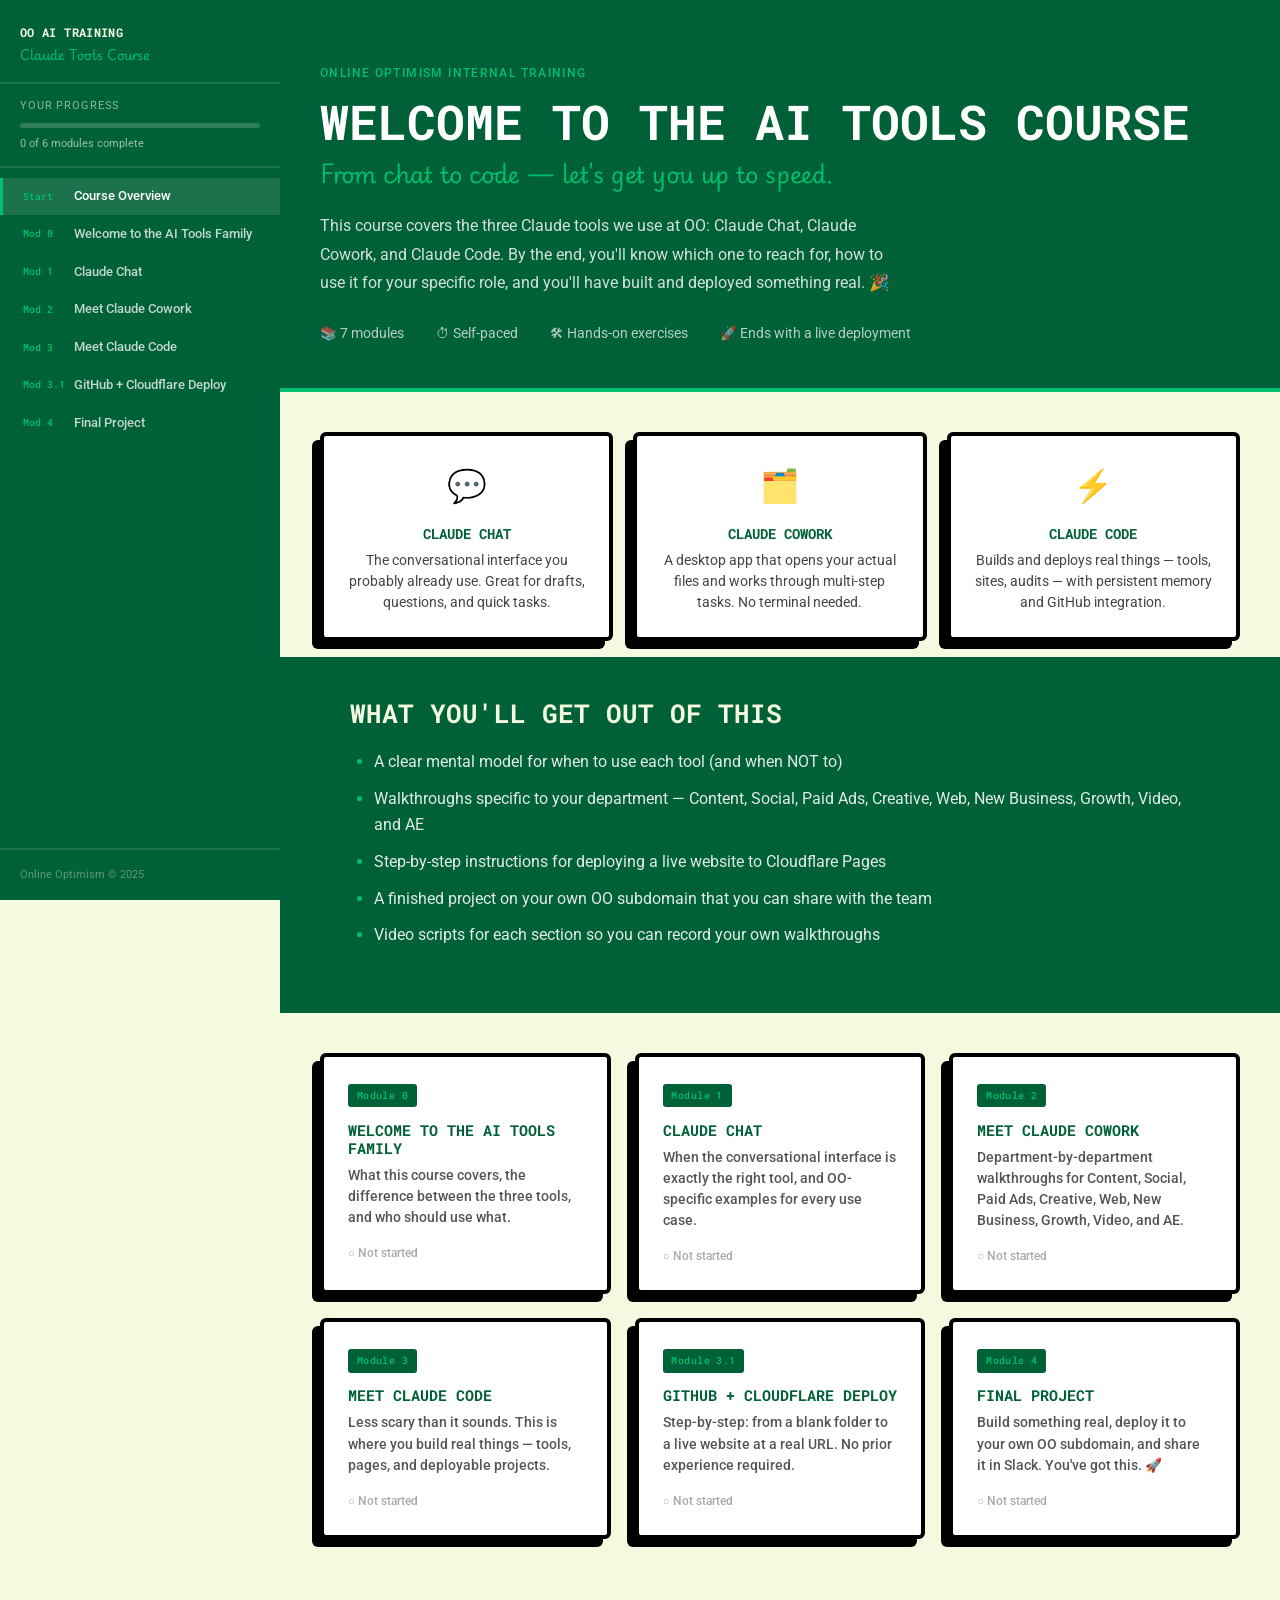
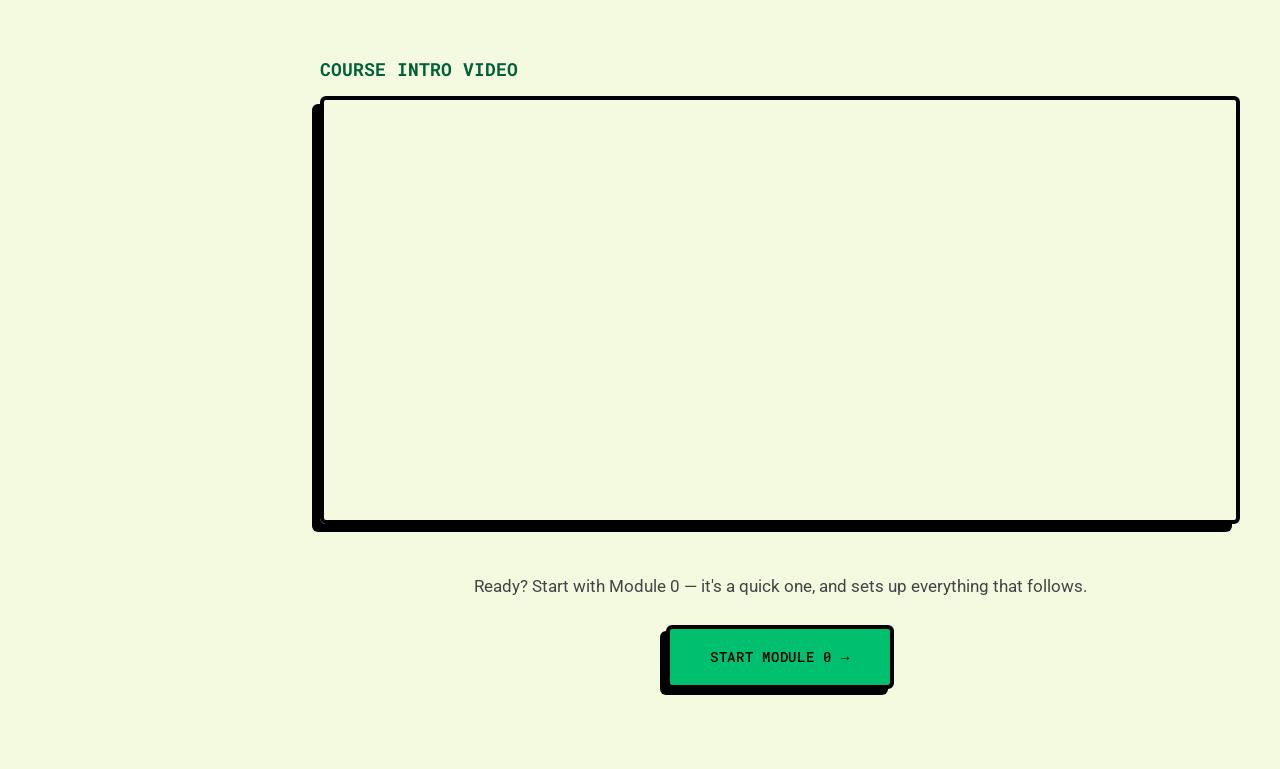
==== index.html @ 8545f6ca "Add shared design system and first three pages - styles.css: full OO brand design system (colors, fo" ====
<!DOCTYPE html>
<html lang="en">
<head>
  <meta charset="UTF-8" />
  <meta name="viewport" content="width=device-width, initial-scale=1.0" />
  <title>OO AI Training — Claude Tools Course</title>
  <meta name="description" content="Online Optimism's internal training course for Claude Chat, Claude Cowork, and Claude Code." />
  <link rel="preconnect" href="https://fonts.googleapis.com" />
  <link rel="preconnect" href="https://fonts.gstatic.com" crossorigin />
  <link href="https://fonts.googleapis.com/css2?family=Playwrite+GB+S&family=Roboto:wght@400;500&family=Roboto+Mono:wght@700&display=swap" rel="stylesheet" />
  <link rel="stylesheet" href="styles.css" />
  <style>
    .home-intro-grid {
      display: grid;
      grid-template-columns: 1fr 1fr;
      gap: 1.5rem;
      margin-bottom: 2.5rem;
    }
    @media (max-width: 600px) {
      .home-intro-grid { grid-template-columns: 1fr; }
    }
    .what-youll-get {
      background: var(--deep-green);
      color: var(--white);
      padding: 2.5rem 2.5rem 3rem;
    }
    .what-youll-get h2 { color: var(--grello); margin-bottom: 1.25rem; }
    .what-youll-get li { color: rgba(255,255,255,0.88); margin-bottom: 0.65rem; }
    .what-youll-get li::marker { color: var(--bright-green); }
    .tools-trio {
      display: grid;
      grid-template-columns: repeat(3, 1fr);
      gap: 1.25rem;
      padding: 2.5rem 2.5rem 1rem;
      max-width: 1040px;
      margin: 0 auto;
    }
    @media (max-width: 700px) {
      .tools-trio { grid-template-columns: 1fr; padding: 1.5rem 1.25rem 0.5rem; }
    }
    .tool-card {
      background: var(--white);
      border: var(--card-border);
      border-radius: var(--card-radius);
      box-shadow: var(--card-shadow);
      padding: 1.5rem;
      text-align: center;
    }
    .tool-card .tool-emoji { font-size: 2rem; display: block; margin-bottom: 0.75rem; }
    .tool-card h3 { color: var(--deep-green); font-size: 0.9rem; margin-bottom: 0.5rem; }
    .tool-card p { font-size: 0.85rem; color: #444; margin: 0; line-height: 1.55; }
    .start-btn {
      display: inline-block;
      background: var(--bright-green);
      color: var(--black);
      text-decoration: none;
      padding: 1rem 2.5rem;
      border: 4px solid var(--black);
      border-radius: var(--card-radius);
      font-family: var(--font-heading);
      font-size: 0.9rem;
      text-transform: uppercase;
      box-shadow: -6px 6px 0px var(--black);
      transition: all 0.15s ease;
      letter-spacing: 0.05em;
    }
    .start-btn:hover {
      transform: translate(-2px, -2px);
      box-shadow: -8px 8px 0px var(--black);
      color: var(--black);
    }
    .cta-section {
      padding: 3rem 2.5rem 5rem;
      text-align: center;
      max-width: 1040px;
      margin: 0 auto;
    }
    .course-meta {
      display: flex;
      gap: 2rem;
      flex-wrap: wrap;
      margin-top: 1.5rem;
      font-size: 0.85rem;
      color: rgba(255,255,255,0.7);
    }
    .course-meta span { display: flex; align-items: center; gap: 0.4rem; }
  </style>
</head>
<body>

  <button class="nav-toggle" id="nav-toggle" aria-label="Open navigation">☰</button>
  <div class="nav-overlay" id="nav-overlay"></div>

  <div class="page-wrapper">
    <nav id="main-nav" aria-label="Course navigation"></nav>

    <main class="main-content">

      <!-- Hero -->
      <div class="home-hero">
        <div class="module-eyebrow">Online Optimism Internal Training</div>
        <h1>Welcome to the AI Tools Course</h1>
        <span class="hero-accent">From chat to code — let's get you up to speed.</span>
        <p>
          This course covers the three Claude tools we use at OO: Claude Chat, Claude Cowork, and Claude Code.
          By the end, you'll know which one to reach for, how to use it for your specific role, and you'll have built
          and deployed something real. 🎉
        </p>
        <div class="course-meta">
          <span>📚 7 modules</span>
          <span>⏱ Self-paced</span>
          <span>🛠 Hands-on exercises</span>
          <span>🚀 Ends with a live deployment</span>
        </div>
      </div>

      <!-- The three tools -->
      <div class="tools-trio">
        <div class="tool-card">
          <span class="tool-emoji">💬</span>
          <h3>Claude Chat</h3>
          <p>The conversational interface you probably already use. Great for drafts, questions, and quick tasks.</p>
        </div>
        <div class="tool-card">
          <span class="tool-emoji">🗂️</span>
          <h3>Claude Cowork</h3>
          <p>A desktop app that opens your actual files and works through multi-step tasks. No terminal needed.</p>
        </div>
        <div class="tool-card">
          <span class="tool-emoji">⚡</span>
          <h3>Claude Code</h3>
          <p>Builds and deploys real things — tools, sites, audits — with persistent memory and GitHub integration.</p>
        </div>
      </div>

      <!-- What you'll get -->
      <div class="what-youll-get">
        <div style="max-width:860px;margin:0 auto;">
          <h2>What you'll get out of this</h2>
          <ul>
            <li>A clear mental model for when to use each tool (and when NOT to)</li>
            <li>Walkthroughs specific to your department — Content, Social, Paid Ads, Creative, Web, New Business, Growth, Video, and AE</li>
            <li>Step-by-step instructions for deploying a live website to Cloudflare Pages</li>
            <li>A finished project on your own OO subdomain that you can share with the team</li>
            <li>Video scripts for each section so you can record your own walkthroughs</li>
          </ul>
        </div>
      </div>

      <!-- Module Cards -->
      <div class="module-grid" id="module-grid">
        <a class="module-card" href="module-0.html">
          <div class="module-card-number">Module 0</div>
          <h3>Welcome to the AI Tools Family</h3>
          <p>What this course covers, the difference between the three tools, and who should use what.</p>
          <div class="card-status" id="status-module-0">○ Not started</div>
        </a>
        <a class="module-card" href="module-1.html">
          <div class="module-card-number">Module 1</div>
          <h3>Claude Chat</h3>
          <p>When the conversational interface is exactly the right tool, and OO-specific examples for every use case.</p>
          <div class="card-status" id="status-module-1">○ Not started</div>
        </a>
        <a class="module-card" href="module-2.html">
          <div class="module-card-number">Module 2</div>
          <h3>Meet Claude Cowork</h3>
          <p>Department-by-department walkthroughs for Content, Social, Paid Ads, Creative, Web, New Business, Growth, Video, and AE.</p>
          <div class="card-status" id="status-module-2">○ Not started</div>
        </a>
        <a class="module-card" href="module-3.html">
          <div class="module-card-number">Module 3</div>
          <h3>Meet Claude Code</h3>
          <p>Less scary than it sounds. This is where you build real things — tools, pages, and deployable projects.</p>
          <div class="card-status" id="status-module-3">○ Not started</div>
        </a>
        <a class="module-card" href="module-3-1.html">
          <div class="module-card-number">Module 3.1</div>
          <h3>GitHub + Cloudflare Deploy</h3>
          <p>Step-by-step: from a blank folder to a live website at a real URL. No prior experience required.</p>
          <div class="card-status" id="status-module-3-1">○ Not started</div>
        </a>
        <a class="module-card" href="module-4.html">
          <div class="module-card-number">Module 4</div>
          <h3>Final Project</h3>
          <p>Build something real, deploy it to your own OO subdomain, and share it in Slack. You've got this. 🚀</p>
          <div class="card-status" id="status-module-4">○ Not started</div>
        </a>
      </div>

      <!-- Intro video -->
      <div style="max-width:1040px;margin:0 auto;padding:2.5rem 2.5rem 0;">
        <h2 style="font-family:'Roboto Mono',monospace;font-weight:700;text-transform:uppercase;color:var(--deep-green);font-size:1.1rem;margin-bottom:1rem;">Course Intro Video</h2>
        <div style="border-radius:6px;overflow:hidden;border:4px solid var(--black);box-shadow:-8px 8px 0px var(--black);">
          <iframe
            src="https://drive.google.com/file/d/1ot6_Uq8hKcT6OlydPdB8QEfvobFo2TYS/preview"
            width="100%"
            height="420"
            allow="autoplay"
            allowfullscreen
            frameborder="0"
            style="display:block;"
          ></iframe>
        </div>
      </div>

      <!-- CTA -->
      <div class="cta-section">
        <p style="font-size:1.05rem;color:#444;margin-bottom:1.5rem;">
          Ready? Start with Module 0 — it's a quick one, and sets up everything that follows.
        </p>
        <a href="module-0.html" class="start-btn">Start Module 0 →</a>
      </div>

    </main>
  </div>

  <script src="nav.js"></script>
  <script src="progress.js"></script>
  <script>
    // Update module card statuses from localStorage
    var moduleIds = ['module-0', 'module-1', 'module-2', 'module-3', 'module-3-1', 'module-4'];
    moduleIds.forEach(function (id) {
      var el = document.getElementById('status-' + id);
      if (!el) return;
      try {
        if (localStorage.getItem('oo-course-' + id) === 'complete') {
          el.textContent = '✓ Complete';
          el.classList.add('done');
        }
      } catch (e) {}
    });
  </script>

</body>
</html>
---- styles.css ----
/* =============================================
   OO AI Training Course — Design System
   learncowork.onlineoptimism.com
   ============================================= */

/* Google Fonts loaded in each HTML <head> */

:root {
  --deep-green: #006037;
  --bright-green: #00bf6f;
  --grello: #f3fae0;
  --black: #000000;
  --white: #ffffff;

  --nav-width: 280px;
  --content-max: 860px;

  --font-heading: 'Roboto Mono', monospace;
  --font-body: 'Roboto', sans-serif;
  --font-accent: 'Playwrite GB S', cursive;

  --card-border: 4px solid #000000;
  --card-radius: 6px;
  --card-shadow: -8px 8px 0px #000000;
}

/* =============================================
   Reset & Base
   ============================================= */

*, *::before, *::after {
  box-sizing: border-box;
  margin: 0;
  padding: 0;
}

html {
  font-size: 16px;
  scroll-behavior: smooth;
}

body {
  font-family: var(--font-body);
  background-color: var(--grello);
  color: var(--black);
  line-height: 1.65;
  min-height: 100vh;
}

/* =============================================
   Typography
   ============================================= */

h1, h2, h3, h4, h5, h6 {
  font-family: var(--font-heading);
  font-weight: 700;
  text-transform: uppercase;
  line-height: 1.2;
}

h1 { font-size: clamp(1.6rem, 4vw, 2.4rem); }
h2 { font-size: clamp(1.25rem, 3vw, 1.65rem); }
h3 { font-size: 1.15rem; }
h4 { font-size: 0.95rem; }

p {
  font-family: var(--font-body);
  font-size: 1rem;
  line-height: 1.75;
  margin-bottom: 1rem;
}

p:last-child { margin-bottom: 0; }

.accent-text {
  font-family: var(--font-accent);
  font-size: 1.1rem;
  font-style: italic;
}

a {
  color: var(--deep-green);
  text-decoration: underline;
  font-weight: 500;
  transition: color 0.15s ease;
}

a:hover { color: var(--bright-green); }

ul, ol {
  padding-left: 1.5rem;
  margin-bottom: 1rem;
}

li {
  margin-bottom: 0.5rem;
  line-height: 1.65;
}

strong { font-weight: 700; }

code {
  font-family: var(--font-heading);
  font-size: 0.82em;
  background: var(--black);
  color: var(--grello);
  padding: 0.15em 0.45em;
  border-radius: 3px;
}

pre {
  background: var(--black);
  color: var(--grello);
  padding: 1.25rem;
  border-radius: var(--card-radius);
  overflow-x: auto;
  font-family: var(--font-heading);
  font-size: 0.82rem;
  line-height: 1.6;
  margin-bottom: 1rem;
}

/* =============================================
   Layout
   ============================================= */

.page-wrapper {
  display: flex;
  min-height: 100vh;
}

#main-nav {
  width: var(--nav-width);
  min-width: var(--nav-width);
  background-color: var(--deep-green);
  position: fixed;
  top: 0;
  left: 0;
  height: 100vh;
  overflow-y: auto;
  z-index: 100;
  display: flex;
  flex-direction: column;
  transition: transform 0.3s ease;
  scrollbar-width: thin;
  scrollbar-color: rgba(255,255,255,0.2) transparent;
}

.main-content {
  margin-left: var(--nav-width);
  flex: 1;
  min-width: 0;
}

/* =============================================
   Navigation
   ============================================= */

.nav-logo {
  padding: 1.5rem 1.25rem 1rem;
  border-bottom: 2px solid rgba(255,255,255,0.12);
  flex-shrink: 0;
}

.nav-logo a {
  text-decoration: none;
  color: var(--grello);
  display: block;
}

.nav-logo-title {
  font-family: var(--font-heading);
  font-size: 0.78rem;
  font-weight: 700;
  text-transform: uppercase;
  color: var(--grello);
  line-height: 1.3;
  display: block;
  letter-spacing: 0.03em;
}

.nav-logo-sub {
  font-family: var(--font-accent);
  font-size: 0.78rem;
  color: var(--bright-green);
  display: block;
  margin-top: 0.3rem;
}

.nav-progress {
  padding: 0.85rem 1.25rem;
  border-bottom: 2px solid rgba(255,255,255,0.12);
  flex-shrink: 0;
}

.nav-progress-label {
  font-family: var(--font-body);
  font-size: 0.68rem;
  color: rgba(255,255,255,0.55);
  text-transform: uppercase;
  letter-spacing: 0.08em;
  margin-bottom: 0.5rem;
}

.progress-bar-outer {
  background: rgba(255,255,255,0.18);
  border-radius: 100px;
  height: 5px;
  overflow: hidden;
}

.progress-bar-inner {
  background: var(--bright-green);
  height: 100%;
  border-radius: 100px;
  transition: width 0.5s ease;
}

.progress-text {
  font-size: 0.68rem;
  color: rgba(255,255,255,0.6);
  margin-top: 0.4rem;
}

.nav-modules {
  list-style: none;
  padding: 0.6rem 0;
  margin: 0;
  flex: 1;
}

.nav-modules li { margin: 0; }

.nav-modules a {
  display: flex;
  align-items: flex-start;
  padding: 0.6rem 1.25rem;
  text-decoration: none;
  color: rgba(255,255,255,0.75);
  font-family: var(--font-body);
  font-size: 0.8rem;
  line-height: 1.45;
  gap: 0.55rem;
  transition: background 0.15s ease, color 0.15s ease, border-left-color 0.15s ease;
  border-left: 3px solid transparent;
}

.nav-modules a:hover {
  background: rgba(255,255,255,0.07);
  color: var(--white);
  border-left-color: var(--bright-green);
}

.nav-modules a.active {
  background: rgba(255,255,255,0.11);
  color: var(--white);
  border-left-color: var(--bright-green);
}

.nav-module-number {
  font-family: var(--font-heading);
  font-size: 0.6rem;
  color: var(--bright-green);
  white-space: nowrap;
  padding-top: 0.15rem;
  min-width: 42px;
}

.nav-module-title { flex: 1; }

.nav-check {
  color: var(--bright-green);
  font-size: 0.85rem;
  flex-shrink: 0;
  padding-top: 0.1rem;
}

.nav-footer {
  padding: 1rem 1.25rem;
  border-top: 2px solid rgba(255,255,255,0.12);
  font-size: 0.68rem;
  color: rgba(255,255,255,0.35);
  flex-shrink: 0;
}

/* Mobile toggle */
.nav-toggle {
  display: none;
  position: fixed;
  top: 0.85rem;
  left: 0.85rem;
  z-index: 200;
  background: var(--deep-green);
  color: var(--white);
  border: 2px solid var(--black);
  padding: 0.45rem 0.7rem;
  border-radius: 4px;
  cursor: pointer;
  font-size: 1.1rem;
  box-shadow: -3px 3px 0px var(--black);
  line-height: 1;
}

.nav-overlay {
  display: none;
  position: fixed;
  inset: 0;
  background: rgba(0,0,0,0.45);
  z-index: 99;
}

/* =============================================
   Module Header
   ============================================= */

.module-header {
  background: var(--deep-green);
  color: var(--white);
  padding: 3rem 2.5rem 2.5rem;
  position: relative;
}

.module-header::after {
  content: '';
  position: absolute;
  bottom: 0;
  left: 0;
  right: 0;
  height: 4px;
  background: var(--bright-green);
}

.module-eyebrow {
  font-family: var(--font-body);
  font-size: 0.72rem;
  text-transform: uppercase;
  letter-spacing: 0.12em;
  color: var(--bright-green);
  margin-bottom: 0.6rem;
  font-weight: 500;
}

.module-header h1 {
  color: var(--white);
  margin-bottom: 0.85rem;
}

.module-header .subtitle {
  font-family: var(--font-body);
  font-size: 1rem;
  color: rgba(255,255,255,0.8);
  max-width: 600px;
  line-height: 1.65;
  text-transform: none;
  font-weight: 400;
  margin: 0;
}

/* =============================================
   Content Body
   ============================================= */

.content-body {
  max-width: var(--content-max);
  margin: 0 auto;
  padding: 2.5rem 2.5rem 5rem;
}

.section {
  margin-bottom: 3rem;
}

.section-title {
  color: var(--deep-green);
  margin-bottom: 1.25rem;
  padding-bottom: 0.5rem;
  border-bottom: 3px solid var(--bright-green);
  display: inline-block;
}

/* =============================================
   Cards
   ============================================= */

.card {
  border: var(--card-border);
  border-radius: var(--card-radius);
  box-shadow: var(--card-shadow);
  padding: 1.5rem;
  margin-bottom: 1.5rem;
}

.card-white {
  background: var(--white);
  color: var(--black);
}

.card-dark {
  background: var(--deep-green);
  color: var(--white);
  border-color: var(--black);
}

.card-dark h2,
.card-dark h3,
.card-dark h4 { color: var(--grello); }

.card-dark p { color: rgba(255,255,255,0.9); }

.card-dark a { color: var(--bright-green); }

.card-dark li { color: rgba(255,255,255,0.9); }

/* =============================================
   Video Script Box
   ============================================= */

.video-script-box {
  background: var(--grello);
  border: 4px solid var(--deep-green);
  border-radius: var(--card-radius);
  box-shadow: -8px 8px 0px var(--deep-green);
  margin-bottom: 2.5rem;
  overflow: hidden;
}

.video-script-header {
  background: var(--deep-green);
  color: var(--white);
  padding: 0.85rem 1.5rem;
  display: flex;
  align-items: center;
  justify-content: space-between;
  gap: 1rem;
  flex-wrap: wrap;
}

.video-script-header h3 {
  color: var(--white);
  font-size: 0.8rem;
  margin: 0;
}

.video-script-tag {
  background: var(--bright-green);
  color: var(--black);
  font-size: 0.62rem;
  font-family: var(--font-heading);
  font-weight: 700;
  text-transform: uppercase;
  padding: 0.2rem 0.55rem;
  border-radius: 3px;
  white-space: nowrap;
  letter-spacing: 0.05em;
}

.video-script-body {
  padding: 1.5rem;
}

.script-meta {
  font-size: 0.8rem;
  color: #555;
  margin-bottom: 1rem;
  font-style: italic;
}

.script-text {
  font-family: var(--font-body);
  font-size: 0.97rem;
  line-height: 1.85;
  white-space: pre-wrap;
  background: var(--white);
  border: 2px solid rgba(0,0,0,0.15);
  border-radius: 4px;
  padding: 1.25rem 1.5rem;
  margin-bottom: 1rem;
  color: var(--black);
}

.copy-script-btn {
  background: var(--deep-green);
  color: var(--white);
  border: 2px solid var(--black);
  border-radius: 4px;
  padding: 0.5rem 1.1rem;
  font-family: var(--font-heading);
  font-size: 0.68rem;
  text-transform: uppercase;
  cursor: pointer;
  box-shadow: -3px 3px 0px var(--black);
  transition: all 0.15s ease;
  letter-spacing: 0.04em;
}

.copy-script-btn:hover {
  background: var(--bright-green);
  color: var(--black);
}

.copy-script-btn:active {
  transform: translate(-1px, 1px);
  box-shadow: -2px 2px 0px var(--black);
}

/* =============================================
   Interactive Prompt
   ============================================= */

.interactive-prompt {
  background: var(--white);
  border: var(--card-border);
  border-radius: var(--card-radius);
  box-shadow: var(--card-shadow);
  overflow: hidden;
  margin-bottom: 2.5rem;
}

.interactive-prompt-header {
  background: var(--black);
  color: var(--white);
  padding: 0.85rem 1.5rem;
  display: flex;
  align-items: center;
  gap: 0.75rem;
}

.interactive-prompt-header h3 {
  color: var(--white);
  font-size: 0.8rem;
  margin: 0;
}

.prompt-emoji { font-size: 1.1rem; }

.interactive-prompt-body { padding: 1.5rem; }

.prompt-instructions {
  font-size: 0.95rem;
  margin-bottom: 1rem;
  color: #222;
}

.prompt-context {
  background: var(--grello);
  border-left: 4px solid var(--bright-green);
  padding: 0.85rem 1rem;
  font-size: 0.88rem;
  margin-bottom: 1.25rem;
  border-radius: 0 4px 4px 0;
  line-height: 1.65;
}

.prompt-context strong {
  display: block;
  margin-bottom: 0.25rem;
  font-family: var(--font-heading);
  font-size: 0.7rem;
  text-transform: uppercase;
  color: var(--deep-green);
}

.prompt-textarea {
  width: 100%;
  min-height: 130px;
  padding: 0.85rem;
  font-family: var(--font-body);
  font-size: 0.95rem;
  border: 2px solid #d0d0d0;
  border-radius: 4px;
  resize: vertical;
  transition: border-color 0.2s ease;
  line-height: 1.6;
  color: var(--black);
}

.prompt-textarea:focus {
  outline: none;
  border-color: var(--deep-green);
  box-shadow: 0 0 0 3px rgba(0,96,55,0.12);
}

.prompt-submit-btn {
  margin-top: 0.85rem;
  background: var(--deep-green);
  color: var(--white);
  border: 3px solid var(--black);
  border-radius: 4px;
  padding: 0.65rem 1.6rem;
  font-family: var(--font-heading);
  font-size: 0.72rem;
  text-transform: uppercase;
  cursor: pointer;
  box-shadow: -4px 4px 0px var(--black);
  transition: all 0.15s ease;
  letter-spacing: 0.04em;
}

.prompt-submit-btn:hover {
  background: var(--bright-green);
  color: var(--black);
  transform: translate(-1px, -1px);
  box-shadow: -5px 5px 0px var(--black);
}

.prompt-submit-btn:active {
  transform: translate(-1px, 1px);
  box-shadow: -2px 2px 0px var(--black);
}

.prompt-success {
  display: none;
  background: var(--grello);
  border: 2px solid var(--bright-green);
  border-radius: 4px;
  padding: 1rem 1.25rem;
  margin-top: 1rem;
  font-size: 0.92rem;
  line-height: 1.6;
}

.prompt-success.visible { display: block; }

/* =============================================
   Mark Complete
   ============================================= */

.module-complete-section {
  text-align: center;
  padding: 2.5rem 0 1rem;
  border-top: 3px solid rgba(0,96,55,0.15);
  margin-top: 1rem;
}

.btn-complete {
  background: var(--deep-green);
  color: var(--white);
  border: 4px solid var(--black);
  border-radius: var(--card-radius);
  padding: 1rem 2.5rem;
  font-family: var(--font-heading);
  font-size: 0.88rem;
  text-transform: uppercase;
  cursor: pointer;
  box-shadow: -6px 6px 0px var(--black);
  transition: all 0.15s ease;
  letter-spacing: 0.05em;
}

.btn-complete:hover:not(:disabled) {
  background: var(--bright-green);
  color: var(--black);
  transform: translate(-2px, -2px);
  box-shadow: -8px 8px 0px var(--black);
}

.btn-complete:active:not(:disabled) {
  transform: translate(-2px, 2px);
  box-shadow: -2px 2px 0px var(--black);
}

.btn-complete.completed {
  background: var(--bright-green);
  color: var(--black);
  cursor: default;
}

.complete-message {
  display: none;
  margin-top: 1rem;
  font-family: var(--font-accent);
  font-size: 1.15rem;
  color: var(--deep-green);
}

.complete-message.visible { display: block; }

.next-module-link {
  display: none;
  margin-top: 1.25rem;
}

.next-module-link.visible { display: block; }

.btn-next {
  display: inline-flex;
  align-items: center;
  gap: 0.5rem;
  background: var(--black);
  color: var(--white);
  text-decoration: none;
  padding: 0.7rem 1.5rem;
  border-radius: 4px;
  font-family: var(--font-heading);
  font-size: 0.72rem;
  text-transform: uppercase;
  transition: background 0.2s ease;
  letter-spacing: 0.04em;
}

.btn-next:hover {
  background: var(--deep-green);
  color: var(--white);
}

/* =============================================
   Home / Index Page
   ============================================= */

.home-hero {
  background: var(--deep-green);
  color: var(--white);
  padding: 4rem 2.5rem 3rem;
  position: relative;
}

.home-hero::after {
  content: '';
  position: absolute;
  bottom: 0;
  left: 0;
  right: 0;
  height: 4px;
  background: var(--bright-green);
}

.home-hero h1 {
  color: var(--white);
  font-size: clamp(1.8rem, 5vw, 3rem);
  margin-bottom: 0.3rem;
}

.hero-accent {
  font-family: var(--font-accent);
  font-size: clamp(1rem, 2.5vw, 1.4rem);
  color: var(--bright-green);
  display: block;
  margin-bottom: 1.25rem;
}

.home-hero p {
  color: rgba(255,255,255,0.82);
  max-width: 580px;
  font-size: 1.02rem;
}

.module-grid {
  display: grid;
  grid-template-columns: repeat(auto-fill, minmax(280px, 1fr));
  gap: 1.5rem;
  padding: 2.5rem 2.5rem 5rem;
  max-width: 1040px;
  margin: 0 auto;
}

.module-card {
  background: var(--white);
  border: var(--card-border);
  border-radius: var(--card-radius);
  box-shadow: var(--card-shadow);
  padding: 1.5rem;
  text-decoration: none;
  color: var(--black);
  display: block;
  transition: transform 0.15s ease, box-shadow 0.15s ease;
}

.module-card:hover {
  transform: translate(-2px, -2px);
  box-shadow: -10px 10px 0px var(--black);
  color: var(--black);
}

.module-card-number {
  font-family: var(--font-heading);
  font-size: 0.65rem;
  color: var(--bright-green);
  background: var(--deep-green);
  display: inline-block;
  padding: 0.2rem 0.55rem;
  border-radius: 3px;
  margin-bottom: 0.85rem;
  letter-spacing: 0.04em;
}

.module-card h3 {
  font-size: 0.95rem;
  color: var(--deep-green);
  margin-bottom: 0.5rem;
}

.module-card p {
  font-size: 0.85rem;
  color: #555;
  margin: 0;
  line-height: 1.55;
}

.card-status {
  margin-top: 1rem;
  font-size: 0.72rem;
  color: #aaa;
  display: flex;
  align-items: center;
  gap: 0.4rem;
}

.card-status.done { color: var(--bright-green); }

/* =============================================
   Department Tabs (Module 2)
   ============================================= */

.dept-tabs { margin-bottom: 0.5rem; }

.dept-tab-buttons {
  display: flex;
  flex-wrap: wrap;
  gap: 0.5rem;
  margin-bottom: 1.5rem;
}

.dept-tab-btn {
  background: var(--white);
  border: 2px solid var(--black);
  border-radius: 4px;
  padding: 0.4rem 0.9rem;
  font-family: var(--font-heading);
  font-size: 0.62rem;
  text-transform: uppercase;
  cursor: pointer;
  box-shadow: -3px 3px 0px var(--black);
  transition: all 0.15s ease;
  color: var(--black);
  letter-spacing: 0.03em;
}

.dept-tab-btn:hover {
  background: var(--deep-green);
  color: var(--white);
  transform: translate(-1px, -1px);
  box-shadow: -4px 4px 0px var(--black);
}

.dept-tab-btn.active {
  background: var(--deep-green);
  color: var(--white);
}

.dept-tab-panel { display: none; }
.dept-tab-panel.active { display: block; }

.dept-panel-title {
  color: var(--deep-green);
  margin-bottom: 0.5rem;
}

.dept-panel-intro {
  font-size: 0.95rem;
  margin-bottom: 1.5rem;
  color: #333;
}

/* =============================================
   Step-by-Step Instructions
   ============================================= */

.steps-list {
  list-style: none;
  padding: 0;
}

.step-item {
  display: flex;
  gap: 1.25rem;
  margin-bottom: 1.75rem;
  padding-bottom: 1.75rem;
  border-bottom: 2px dashed rgba(0,96,55,0.18);
}

.step-item:last-child {
  border-bottom: none;
  margin-bottom: 0;
  padding-bottom: 0;
}

.step-number {
  background: var(--deep-green);
  color: var(--white);
  border: 3px solid var(--black);
  border-radius: 50%;
  width: 40px;
  height: 40px;
  min-width: 40px;
  display: flex;
  align-items: center;
  justify-content: center;
  font-family: var(--font-heading);
  font-size: 0.82rem;
  box-shadow: -3px 3px 0px var(--black);
  flex-shrink: 0;
}

.step-content {
  flex: 1;
  padding-top: 0.2rem;
}

.step-content h4 {
  color: var(--deep-green);
  margin-bottom: 0.5rem;
}

.step-success {
  background: var(--grello);
  border-left: 3px solid var(--bright-green);
  padding: 0.5rem 0.85rem;
  font-size: 0.85rem;
  margin-top: 0.85rem;
  border-radius: 0 4px 4px 0;
  line-height: 1.6;
}

.step-success::before {
  content: '✓ ';
  color: var(--bright-green);
  font-weight: 700;
}

.step-warning {
  background: #fffbe6;
  border-left: 3px solid #e8a800;
  padding: 0.5rem 0.85rem;
  font-size: 0.85rem;
  margin-top: 0.85rem;
  border-radius: 0 4px 4px 0;
  line-height: 1.6;
}

.step-warning::before {
  content: '⚠ Common mistake: ';
  font-weight: 700;
  color: #a07000;
}

/* =============================================
   Callouts
   ============================================= */

.callout {
  padding: 1rem 1.25rem;
  border-radius: 4px;
  margin-bottom: 1.25rem;
  font-size: 0.9rem;
  line-height: 1.65;
}

.callout-info {
  background: rgba(0,191,111,0.08);
  border-left: 4px solid var(--bright-green);
}

.callout-tip {
  background: var(--grello);
  border-left: 4px solid var(--deep-green);
}

.callout-warning {
  background: #fffbe6;
  border-left: 4px solid #e8a800;
}

.callout strong {
  font-family: var(--font-heading);
  font-size: 0.7rem;
  display: block;
  margin-bottom: 0.3rem;
  text-transform: uppercase;
  letter-spacing: 0.05em;
}

/* =============================================
   Comparison Table
   ============================================= */

.styled-table {
  width: 100%;
  border-collapse: collapse;
  margin-bottom: 1.5rem;
  font-size: 0.88rem;
  border: 2px solid var(--black);
  border-radius: var(--card-radius);
  overflow: hidden;
}

.styled-table th {
  background: var(--deep-green);
  color: var(--white);
  padding: 0.75rem 1rem;
  text-align: left;
  font-family: var(--font-heading);
  font-size: 0.72rem;
  text-transform: uppercase;
  letter-spacing: 0.05em;
}

.styled-table td {
  padding: 0.65rem 1rem;
  border-bottom: 1px solid rgba(0,0,0,0.08);
  vertical-align: top;
  line-height: 1.55;
}

.styled-table tr:last-child td { border-bottom: none; }

.styled-table tr:nth-child(even) td {
  background: rgba(243,250,224,0.5);
}

/* =============================================
   Code block with copy
   ============================================= */

.code-block-wrapper {
  position: relative;
  margin-bottom: 1.25rem;
}

.code-block-wrapper pre { margin-bottom: 0; }

.code-copy-btn {
  position: absolute;
  top: 0.5rem;
  right: 0.5rem;
  background: rgba(255,255,255,0.1);
  color: var(--grello);
  border: 1px solid rgba(255,255,255,0.25);
  border-radius: 3px;
  padding: 0.25rem 0.6rem;
  font-size: 0.65rem;
  font-family: var(--font-heading);
  text-transform: uppercase;
  cursor: pointer;
  transition: background 0.2s ease;
  letter-spacing: 0.04em;
}

.code-copy-btn:hover {
  background: var(--bright-green);
  color: var(--black);
  border-color: var(--bright-green);
}

/* =============================================
   Celebration (Module 4)
   ============================================= */

.celebration {
  background: var(--deep-green);
  color: var(--white);
  padding: 4rem 2rem;
  text-align: center;
}

.celebration h2 {
  color: var(--white);
  font-size: clamp(1.6rem, 4vw, 2.8rem);
  margin-bottom: 0.5rem;
}

.celebrate-sub {
  font-family: var(--font-accent);
  font-size: 1.35rem;
  color: var(--bright-green);
  margin-bottom: 1.5rem;
  display: block;
}

.celebration p {
  max-width: 540px;
  margin: 0 auto 1rem;
  color: rgba(255,255,255,0.85);
}

.slack-template-box {
  background: #1a1d21;
  color: #d4d4d4;
  border: 3px solid var(--bright-green);
  border-radius: 8px;
  padding: 1.5rem;
  font-family: var(--font-heading);
  font-size: 0.82rem;
  line-height: 1.7;
  text-align: left;
  max-width: 560px;
  margin: 1.5rem auto;
}

.slack-template-box .slack-name {
  color: var(--bright-green);
  font-weight: 700;
}

/* =============================================
   Responsive
   ============================================= */

@media (max-width: 800px) {
  #main-nav {
    transform: translateX(-100%);
  }

  #main-nav.open {
    transform: translateX(0);
  }

  .nav-overlay.visible {
    display: block;
  }

  .nav-toggle {
    display: flex;
    align-items: center;
    justify-content: center;
  }

  .main-content {
    margin-left: 0;
  }

  .module-header {
    padding: 3.5rem 1.25rem 2rem;
  }

  .content-body {
    padding: 1.75rem 1.25rem 4rem;
  }

  .home-hero {
    padding: 3.5rem 1.25rem 2.5rem;
  }

  .module-grid {
    padding: 1.75rem 1.25rem 4rem;
    grid-template-columns: 1fr;
  }

  .step-item {
    flex-direction: column;
    gap: 0.6rem;
  }

  .step-number { align-self: flex-start; }
}

@media print {
  #main-nav, .nav-toggle { display: none; }
  .main-content { margin-left: 0; }
}
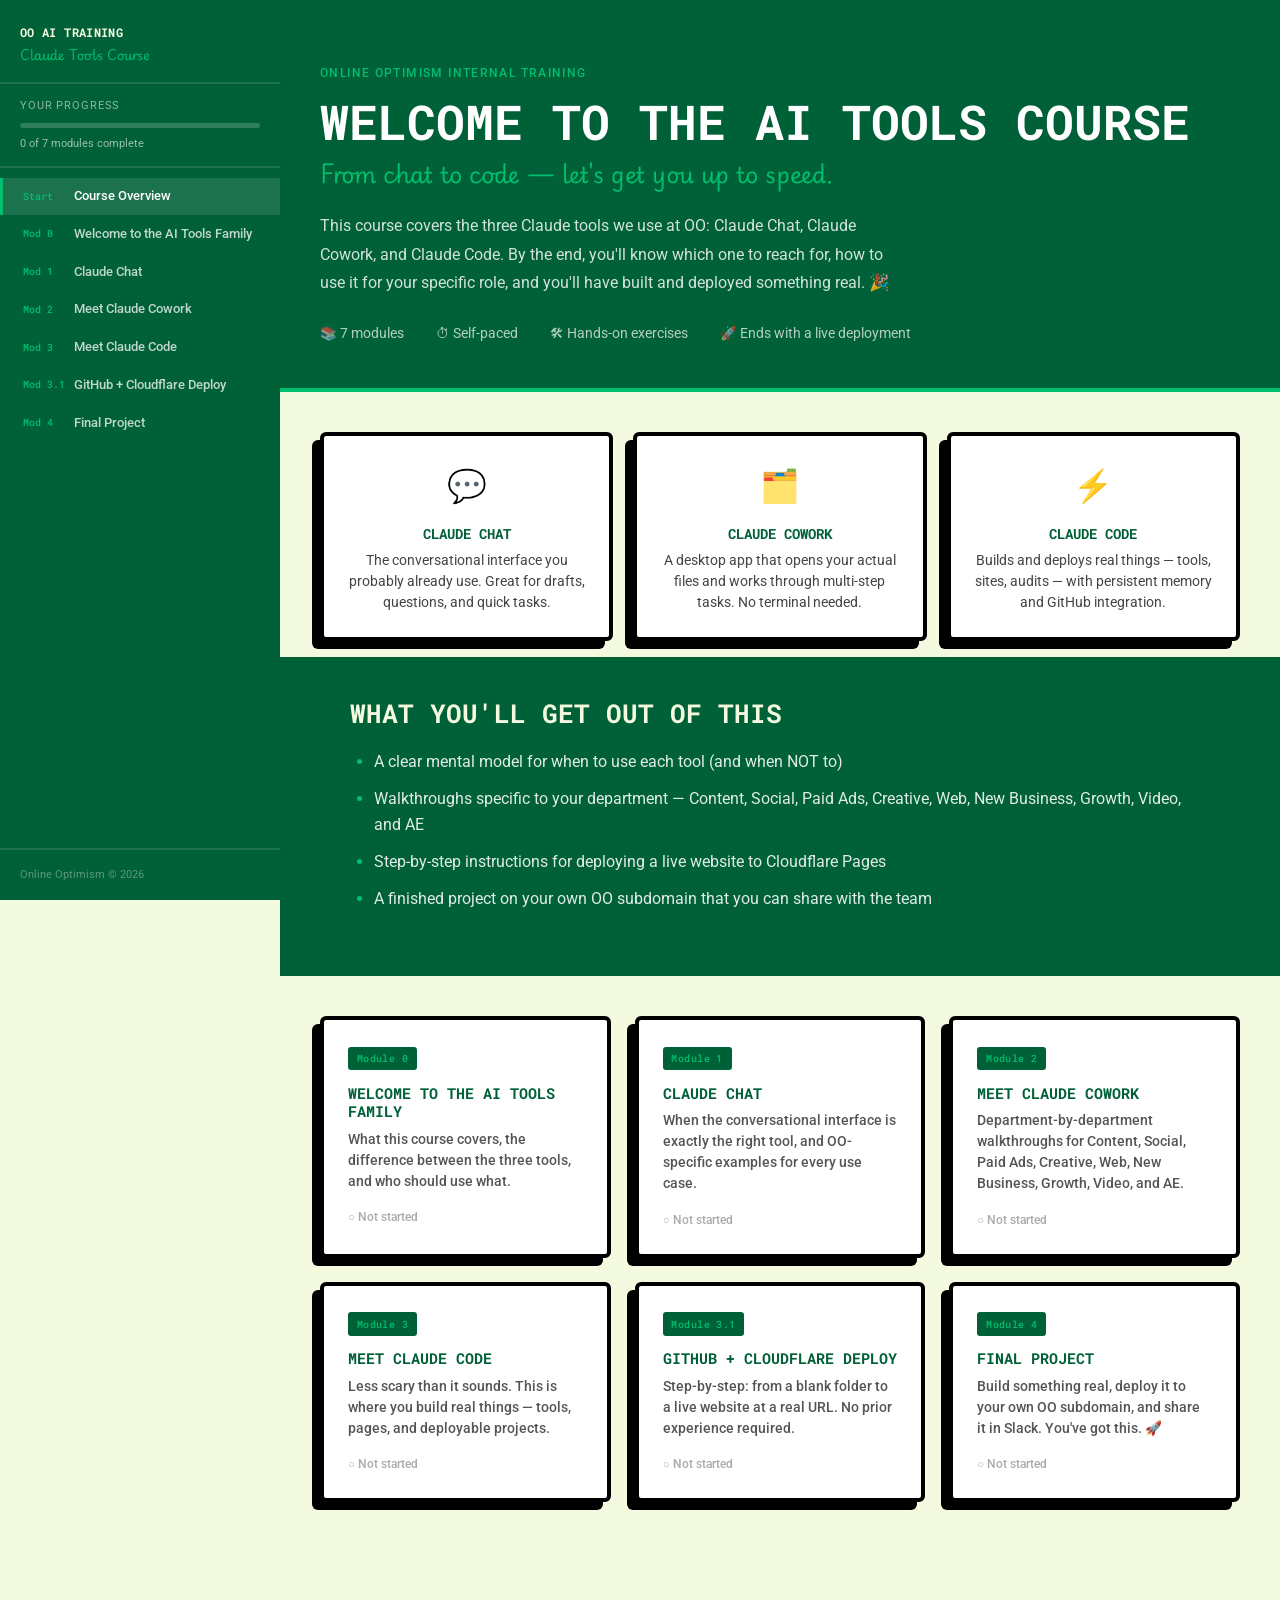
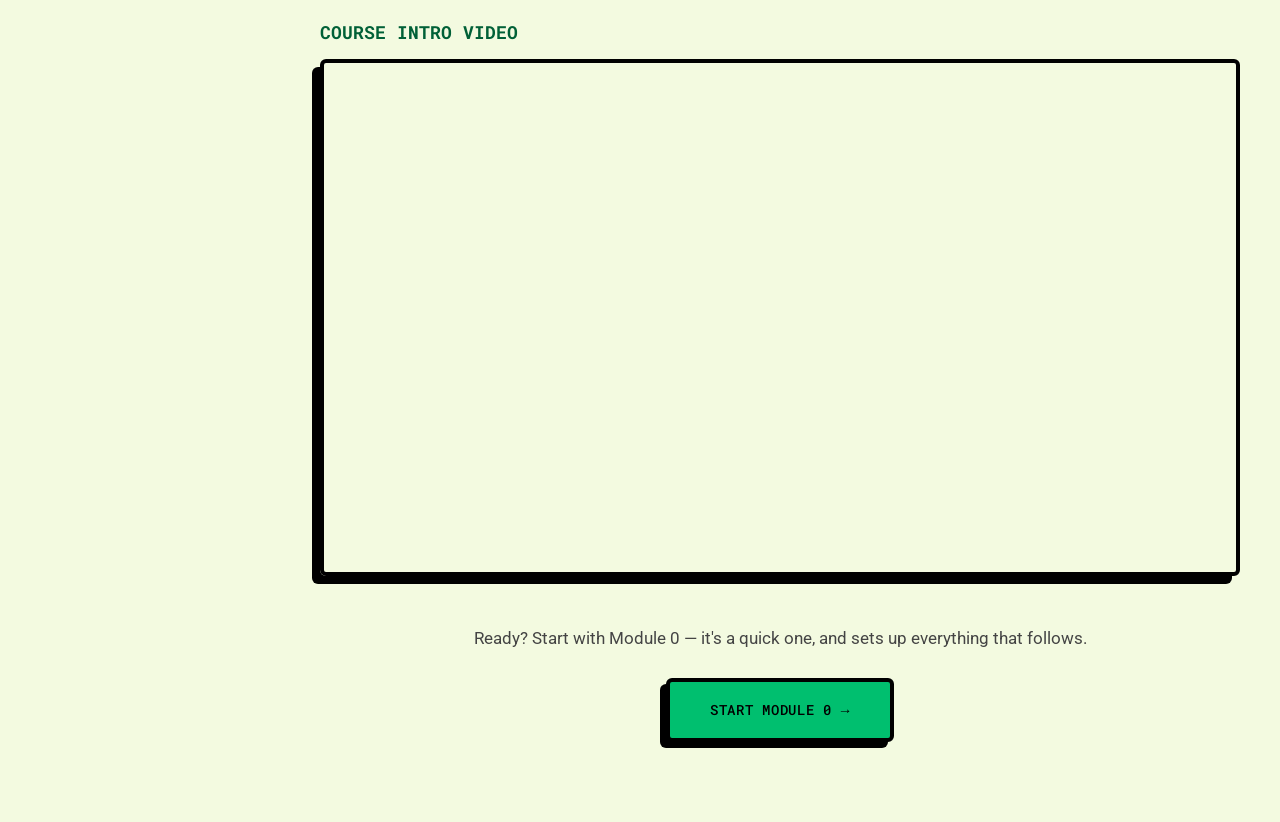
==== commit 0f628db4: "Fix video sizing, module count, scripts, copyright, deploy guide - All video embeds now use aspect-r" ====
--- a/index.html
+++ b/index.html
@@ -142,7 +142,6 @@
             <li>Walkthroughs specific to your department — Content, Social, Paid Ads, Creative, Web, New Business, Growth, Video, and AE</li>
             <li>Step-by-step instructions for deploying a live website to Cloudflare Pages</li>
             <li>A finished project on your own OO subdomain that you can share with the team</li>
-            <li>Video scripts for each section so you can record your own walkthroughs</li>
           </ul>
         </div>
       </div>
@@ -190,11 +189,11 @@
       <!-- Intro video -->
       <div style="max-width:1040px;margin:0 auto;padding:2.5rem 2.5rem 0;">
         <h2 style="font-family:'Roboto Mono',monospace;font-weight:700;text-transform:uppercase;color:var(--deep-green);font-size:1.1rem;margin-bottom:1rem;">Course Intro Video</h2>
-        <div style="border-radius:6px;overflow:hidden;border:4px solid var(--black);box-shadow:-8px 8px 0px var(--black);">
+        <div style="aspect-ratio:16/9;border-radius:6px;overflow:hidden;border:4px solid var(--black);box-shadow:-8px 8px 0px var(--black);">
           <iframe
             src="https://drive.google.com/file/d/1ot6_Uq8hKcT6OlydPdB8QEfvobFo2TYS/preview"
             width="100%"
-            height="420"
+            height="100%"
             allow="autoplay"
             allowfullscreen
             frameborder="0"
@@ -208,7 +207,7 @@
         <p style="font-size:1.05rem;color:#444;margin-bottom:1.5rem;">
           Ready? Start with Module 0 — it's a quick one, and sets up everything that follows.
         </p>
-        <a href="module-0.html" class="start-btn">Start Module 0 →</a>
+        <a href="module-0.html" class="start-btn" onclick="try{localStorage.setItem('oo-course-index','complete')}catch(e){}">Start Module 0 →</a>
       </div>
 
     </main>
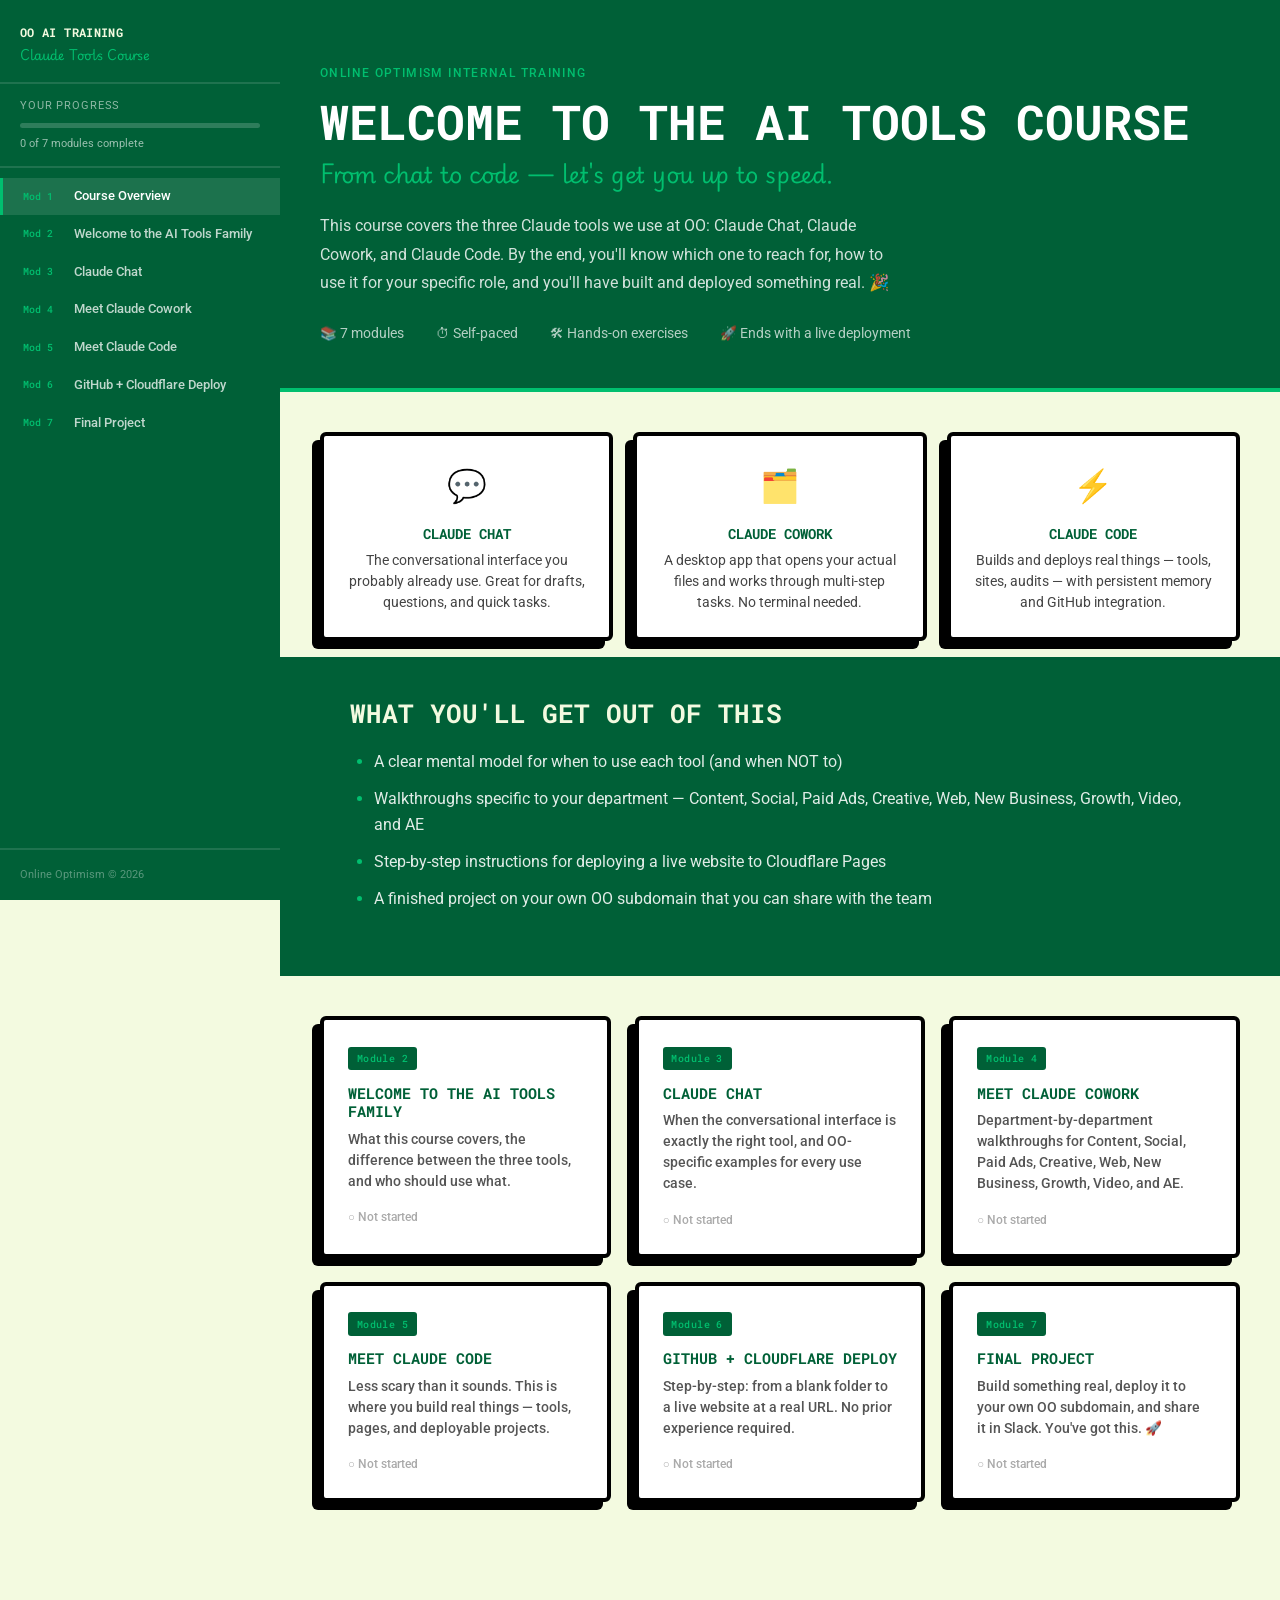
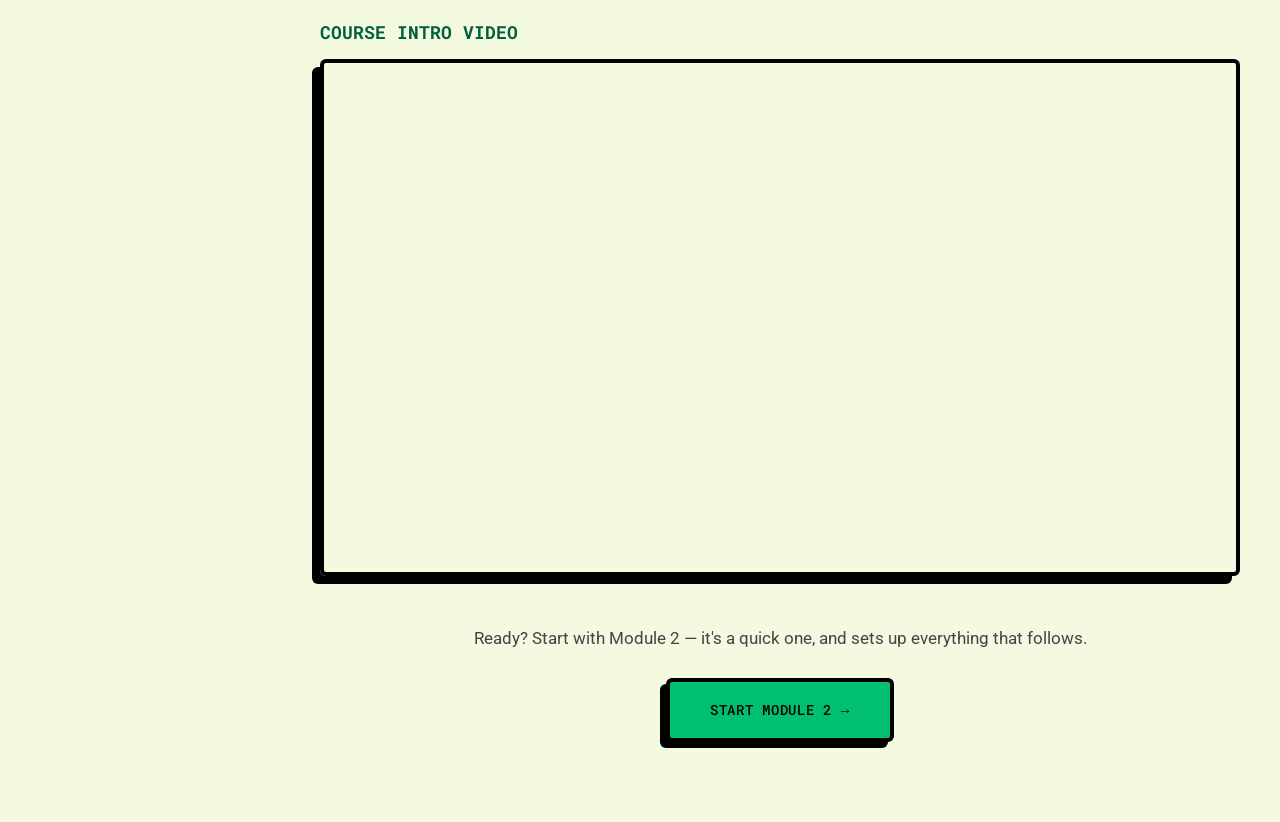
==== commit 7530887f: "Renumber all modules 1–7 consistently Overview=1, Welcome=2, Chat=3, Cowork=4, Code=5, Deploy=6, Fin" ====
--- a/index.html
+++ b/index.html
@@ -149,37 +149,37 @@
       <!-- Module Cards -->
       <div class="module-grid" id="module-grid">
         <a class="module-card" href="module-0.html">
-          <div class="module-card-number">Module 0</div>
+          <div class="module-card-number">Module 2</div>
           <h3>Welcome to the AI Tools Family</h3>
           <p>What this course covers, the difference between the three tools, and who should use what.</p>
           <div class="card-status" id="status-module-0">○ Not started</div>
         </a>
         <a class="module-card" href="module-1.html">
-          <div class="module-card-number">Module 1</div>
+          <div class="module-card-number">Module 3</div>
           <h3>Claude Chat</h3>
           <p>When the conversational interface is exactly the right tool, and OO-specific examples for every use case.</p>
           <div class="card-status" id="status-module-1">○ Not started</div>
         </a>
         <a class="module-card" href="module-2.html">
-          <div class="module-card-number">Module 2</div>
+          <div class="module-card-number">Module 4</div>
           <h3>Meet Claude Cowork</h3>
           <p>Department-by-department walkthroughs for Content, Social, Paid Ads, Creative, Web, New Business, Growth, Video, and AE.</p>
           <div class="card-status" id="status-module-2">○ Not started</div>
         </a>
         <a class="module-card" href="module-3.html">
-          <div class="module-card-number">Module 3</div>
+          <div class="module-card-number">Module 5</div>
           <h3>Meet Claude Code</h3>
           <p>Less scary than it sounds. This is where you build real things — tools, pages, and deployable projects.</p>
           <div class="card-status" id="status-module-3">○ Not started</div>
         </a>
         <a class="module-card" href="module-3-1.html">
-          <div class="module-card-number">Module 3.1</div>
+          <div class="module-card-number">Module 6</div>
           <h3>GitHub + Cloudflare Deploy</h3>
           <p>Step-by-step: from a blank folder to a live website at a real URL. No prior experience required.</p>
           <div class="card-status" id="status-module-3-1">○ Not started</div>
         </a>
         <a class="module-card" href="module-4.html">
-          <div class="module-card-number">Module 4</div>
+          <div class="module-card-number">Module 7</div>
           <h3>Final Project</h3>
           <p>Build something real, deploy it to your own OO subdomain, and share it in Slack. You've got this. 🚀</p>
           <div class="card-status" id="status-module-4">○ Not started</div>
@@ -205,9 +205,9 @@
       <!-- CTA -->
       <div class="cta-section">
         <p style="font-size:1.05rem;color:#444;margin-bottom:1.5rem;">
-          Ready? Start with Module 0 — it's a quick one, and sets up everything that follows.
+          Ready? Start with Module 2 — it's a quick one, and sets up everything that follows.
         </p>
-        <a href="module-0.html" class="start-btn" onclick="try{localStorage.setItem('oo-course-index','complete')}catch(e){}">Start Module 0 →</a>
+        <a href="module-0.html" class="start-btn" onclick="try{localStorage.setItem('oo-course-index','complete')}catch(e){}">Start Module 2 →</a>
       </div>
 
     </main>
